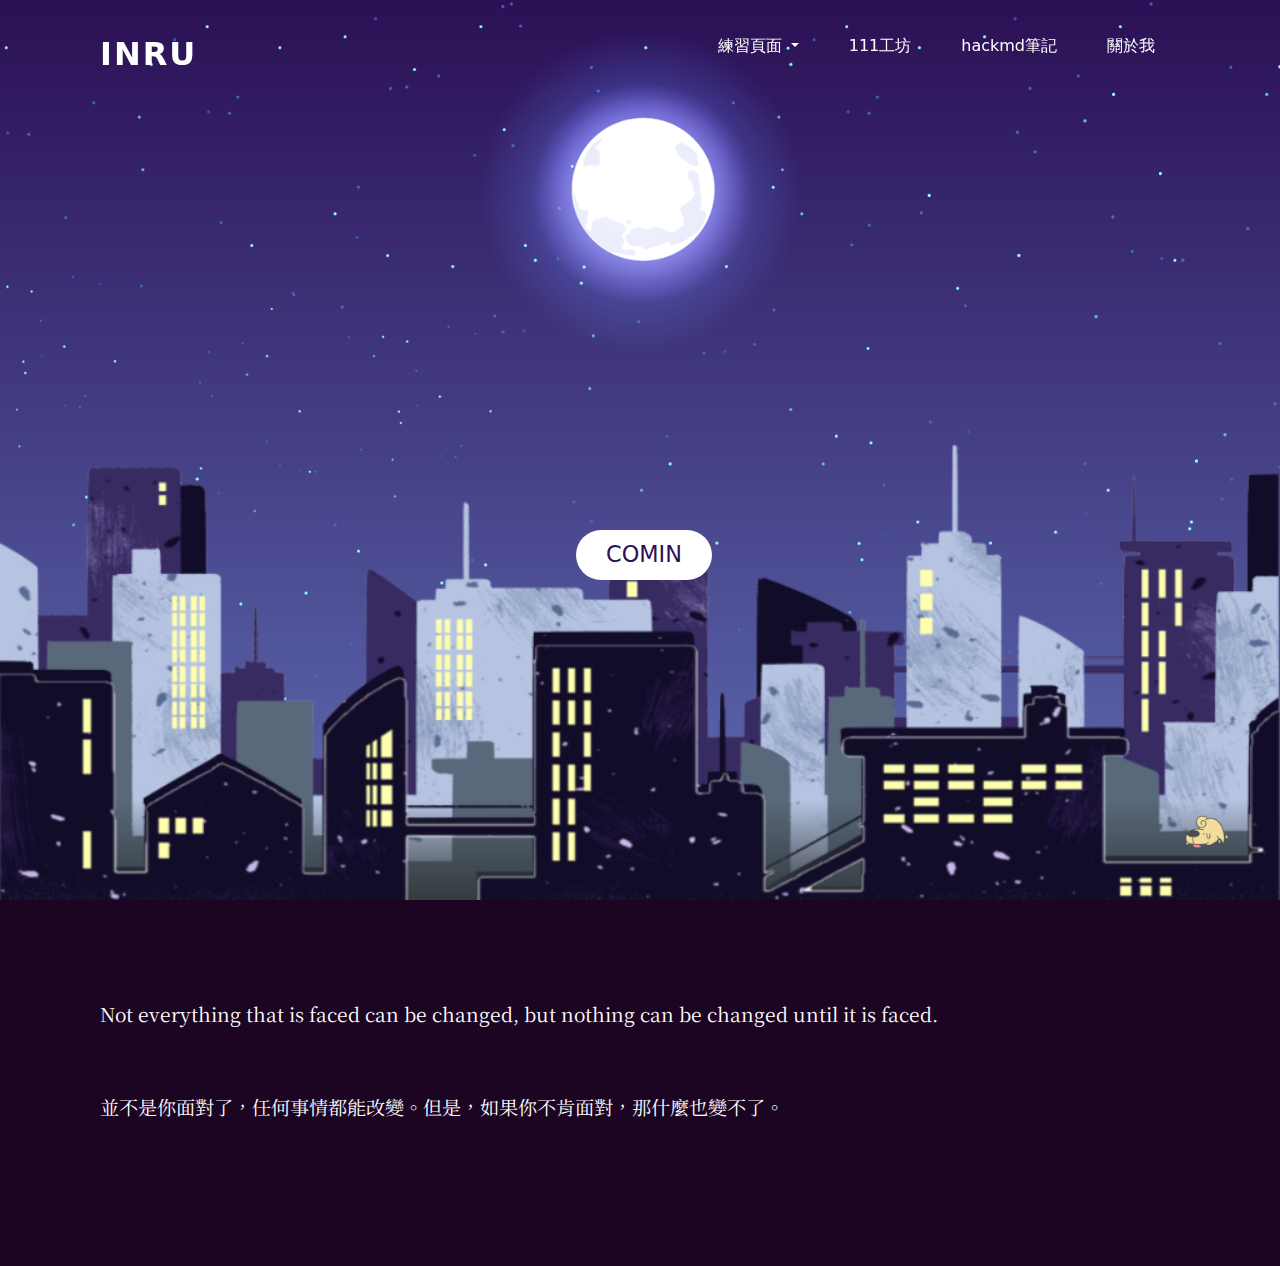
==== html/home.html @ 9ed48328 "update" ====
<!DOCTYPE html>
<html lang="en">
<head>
    <meta charset="UTF-8">
    <title>home</title>
    <link href="../bootstrap-5.2.0/bootstrap.bundle.js" rel="stylesheet">
    <link href="../bootstrap-5.2.0/bootstrap.bundle.min.js" rel="stylesheet">
    <link href="https://cdn.staticfile.org/twitter-bootstrap/5.1.1/css/bootstrap.min.css" rel="stylesheet">
    <script src="https://cdn.staticfile.org/twitter-bootstrap/5.1.1/js/bootstrap.bundle.min.js"></script>
    <link href="../js/popper.min.js" rel="stylesheet">
    <link href="../css/bootstrap.min.css" rel="stylesheet">
    <link rel="stylesheet" href="../css/home.css">
</head>
<body>

    <header>
      <a id="logo">INRU</a>
        <ul>
              <li class="nav-item dropdown">
                <a class="dropdown-toggle" href="#" id="dropdownLink" role="button" data-bs-toggle="dropdown" aria-expanded="false" style="color: #fff;">
                  練習頁面
                </a>
                <ul class="dropdown-menu dropdown-menu-dark" aria-labelledby="navbarDarkDropdownMenuLink">
                  <li><a class="dropdown-item" href="Paper-scissors-stone.html">猜拳遊戲</a></li>
                  <li><a class="dropdown-item" href="ajax新增留言.html">ajax新增留言</a></li>
                  <li><a class="dropdown-item" href="messagebard.html">js留言版</a></li>
                  <li><a class="dropdown-item" href="http://127.0.0.1/CodeIgniter3/index.php/article">CodeIgniter3留言版</a></li>
                  <li><a class="dropdown-item" href="http://127.0.0.1/messageboard/index.php">php留言版</a></li>
                </ul>
              </li>
          <li class="link"><a href="../111-1工坊(html,css個人網站)/pensalweb.html">111工坊</a></li>
          <li class="link"><a href="https://hackmd.io/_UnzhP-mQDGSh_hfFVugdA?view">hackmd筆記</a></li>
          <li class="link"><a href="practise.html">關於我</a></li>
        </ul>
    </header>

    <section>
        <img src="../img/stars.png"id="stars">
        <img src="../img/moon.png" id="moon">
        <img src="../img/City.png" id="City1">
        <div id="text"></div>
        <a href="#" id="btn">COMIN</a>
        <img src="../img/City2.png" id="City2">
    </section>
    <div class="sec">
        <p class="outtext">
            Not everything that is faced can be changed, but nothing can be changed until it is faced.
        </p><br><br>
        <p class="outtext2" >
            並不是你面對了，任何事情都能改變。但是，如果你不肯面對，那什麼也變不了。<br><br>
        </p>
        <p style="text-align: right;"></p>
      </div>
      <img class="sm_img" id="music_btn" src="../img/dog.png" >
</body>
<!-- <script type="text/javacript" src="./js/home.js"></script> -->
</html>
---- css/home.css ----
@import url('https://fonts.googleapis.com/css2?family=Noto+Serif+TC&display=swap');
*
{
    margin: 0;
    padding: 0;
    box-sizing: border-box;
}
body
{
    overflow-x: hidden;
    min-height: 100vh;
    background: linear-gradient(#2b1055,#7597de);
    scroll-behavior: smooth;
}
header
{
    position: absolute;
    top: 0;
    left: 0;
    width: 100%;
    padding: 30px 100px;
    display: flex;
    justify-content: space-between;
    align-items: center; /*属性将所有直接子节点上的 align-self 值设置为一个组 */
    z-index: 100;
}
header #logo {
    color: #fff;
    text-decoration: none;
    font-size: 2em;
    font-weight: 700;
    letter-spacing: 2px; /* 文本字符的间距表现 */
}
header ul {
    display: flex;
    justify-content: center;
    align-items: center;
}

#dropdownLink:hover,
#dropdownLink.active
{
    background-color: #fff;
    color: #2b1065;
}


header ul li {
    list-style: none;
    margin-left: 0px;
}
  
header ul li a {
    text-decoration: none;
    color: #fff;
    padding: 6px 25px;
    border-radius: 20px;
}
  
header ul li a:hover,
header ul li a.active 
{
    background-color: #fff;
    color: #2b1065;
}
section
{
    position: relative;
    width: 100%;
    height: 100vh;
    padding: 100px;
    display: flex;
    justify-self: center; /*框裡的中間*/
    align-items: center; /*(文字)*/
    overflow: hidden; /*邊邊的上下滑動條(消失)*/
}
section::before  /*創建一个偽元素，其成為前的元素的第一個子元素*/
{
    content: '';
    position: absolute;
    bottom: 0;
    height: 100px;
    width: 100%;
    background: linear-gradient(to top, #363c3f, transparent); /*製作出一個陰影*/
    z-index: 1000; /*當元素之間重叠的时候，z-index 較大的元素会覆蓋較小的元素在上曾進行顯示。*/
  
}
section img
{
    position: absolute;
    top: 0;
    left: 0;
    width: 100%;
    height: 100%;
    object-fit: cover;
    pointer-events: none;
}
section img#moon
{
    mix-blend-mode: screen; /*塗層混和模式*/
}
section img#City
{
    z-index: 100;
}
section img#City2
{
    bottom: 0;
    top: 0;
    z-index: 1000;
}
section #text
{
    position: absolute;
    color: #fff;
    font-size: 8vw;
    font-weight: 200;
    /* white-space: nowrap; 属性是用来设置如何处理元素中的 空白*/
    z-index: 10;
}
#text span
{
    font-weight: 700;
}
#btn
{
    position: absolute;
    padding: 8px 30px;
    top: 50%;
    left: 45%;
    text-decoration: none; /*取消底線*/
    margin-top: 80px;
    display: inline-block;
    background: #fff;
    border-radius: 40px;
    color: #2b1055;
    font-size: 1.4em;
    z-index: 10000;
}
.sec 
{
    position: relative;
    padding: 100px;
    background-color: #1c0522;
    z-index: 200px;
} 
.sec p 
{
    color: #fff;
    font-size: 1.2em;
    font-family: 'Noto Serif TC', serif; /*字體變換*/
}
  
.sm_img
{
    z-index: 9999;
    position: fixed;
    bottom: 50px;
    right: 50px;
    width: 50px;
    height: 50px;
}
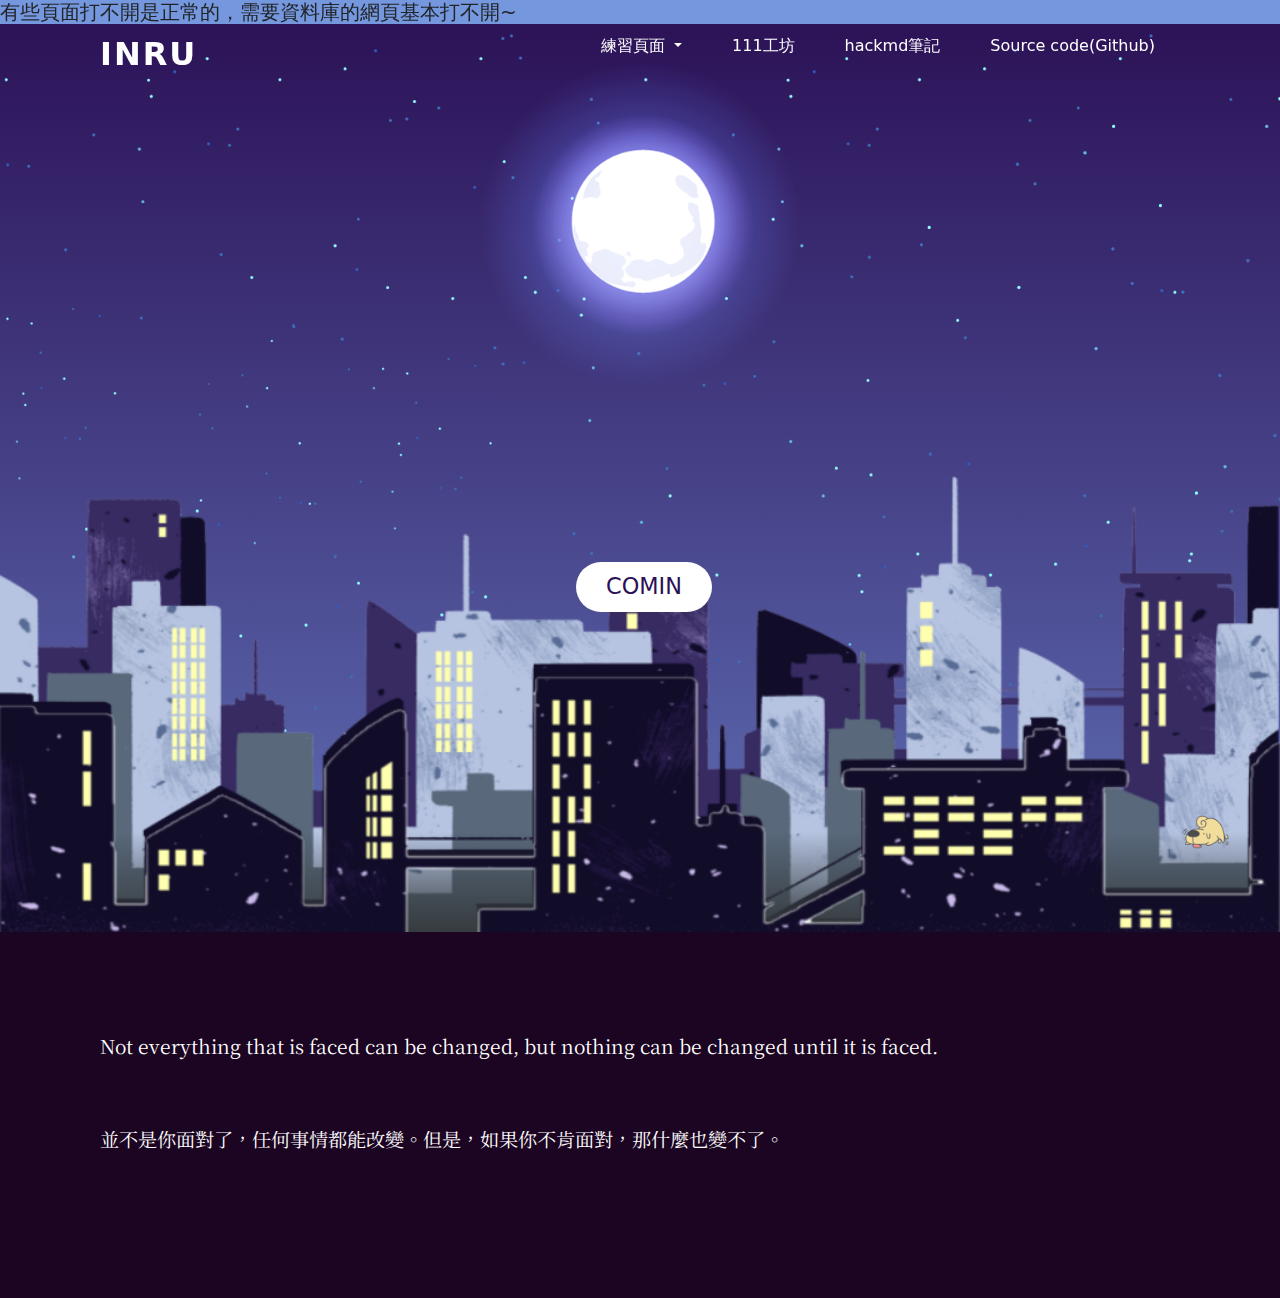
==== commit c2b2ae54: "update: warning , github link" ====
--- a/html/home.html
+++ b/html/home.html
@@ -30,27 +30,32 @@
               </li>
           <li class="link"><a href="../111-1工坊(html,css個人網站)/pensalweb.html">111工坊</a></li>
           <li class="link"><a href="https://hackmd.io/_UnzhP-mQDGSh_hfFVugdA?view">hackmd筆記</a></li>
-          <li class="link"><a href="practise.html">關於我</a></li>
+          <li class="link"><a href="https://github.com/uinnnnnn/myself">Source code(Github)</a></li>
         </ul>
     </header>
 
-    <section>
-        <img src="../img/stars.png"id="stars">
-        <img src="../img/moon.png" id="moon">
-        <img src="../img/City.png" id="City1">
-        <div id="text"></div>
-        <a href="#" id="btn">COMIN</a>
-        <img src="../img/City2.png" id="City2">
-    </section>
-    <div class="sec">
-        <p class="outtext">
-            Not everything that is faced can be changed, but nothing can be changed until it is faced.
-        </p><br><br>
-        <p class="outtext2" >
-            並不是你面對了，任何事情都能改變。但是，如果你不肯面對，那什麼也變不了。<br><br>
-        </p>
-        <p style="text-align: right;"></p>
+    <main>
+      <div style="background-color: #7597de; font-size: large;">
+        <h5>有些頁面打不開是正常的，需要資料庫的網頁基本打不開~</h5>
       </div>
+      <section>
+          <img src="../img/stars.png"id="stars">
+          <img src="../img/moon.png" id="moon">
+          <img src="../img/City.png" id="City1">
+          <div id="text"></div>
+          <a href="#" id="btn">COMIN</a>
+          <img src="../img/City2.png" id="City2">
+      </section>
+      <div class="sec">
+          <p class="outtext">
+              Not everything that is faced can be changed, but nothing can be changed until it is faced.
+          </p><br><br>
+          <p class="outtext2" >
+              並不是你面對了，任何事情都能改變。但是，如果你不肯面對，那什麼也變不了。<br><br>
+          </p>
+          <p style="text-align: right;"></p>
+        </div>
+    </main>
       <img class="sm_img" id="music_btn" src="../img/dog.png" >
 </body>
 <!-- <script type="text/javacript" src="./js/home.js"></script> -->
